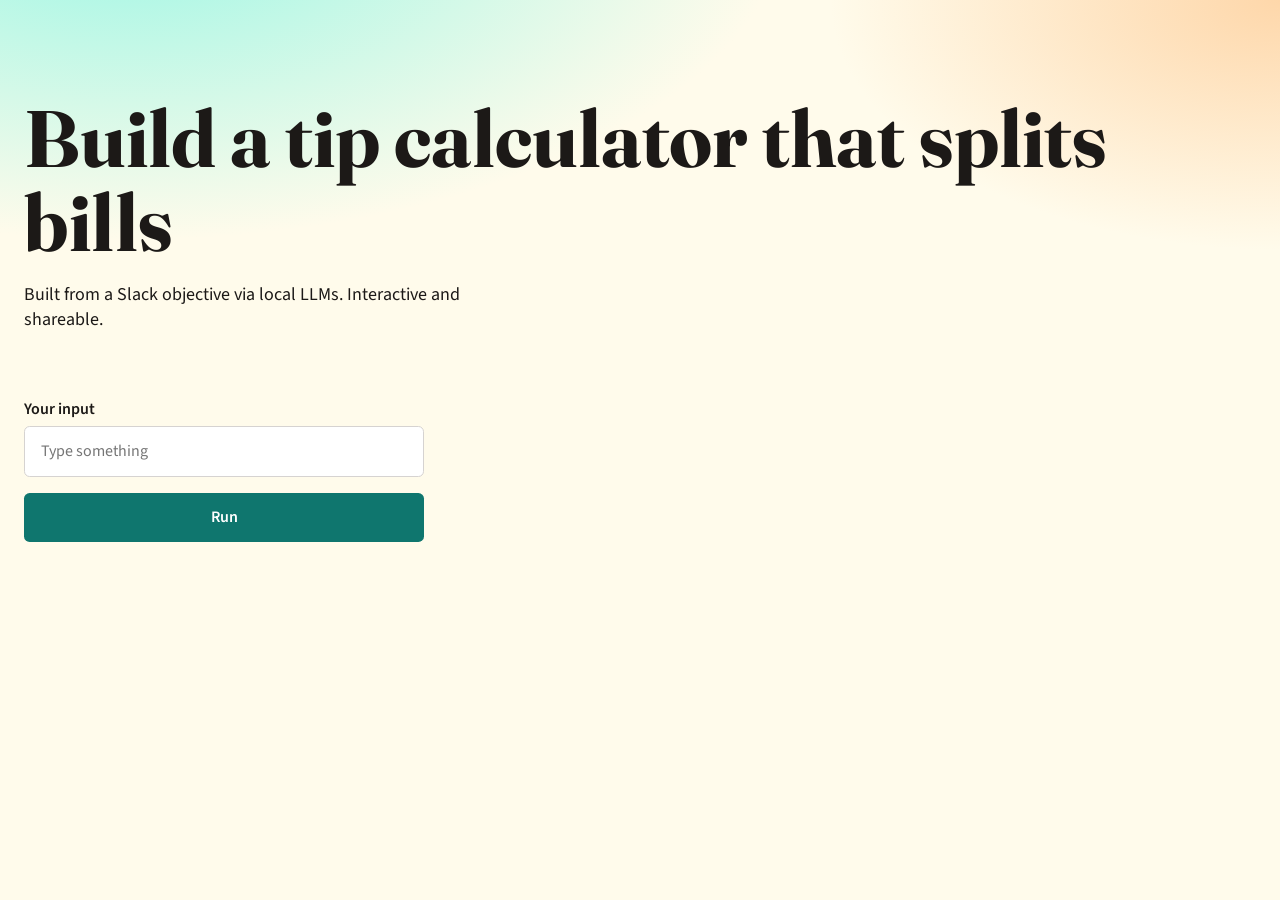
==== apps/build-a-tip-calculator-that-splits-bills/index.html @ f2b587e5 "chore: scaffold dailyApps with Pages workflow and tip calculator sample" ====
<!DOCTYPE html>
<html lang="en">
<head>
<meta charset="utf-8"/>
<meta name="viewport" content="width=device-width, initial-scale=1"/>
<title>Build a tip calculator that splits bills</title>
<link href="https://fonts.googleapis.com/css2?family=Fraunces:wght@600&family=Source+Sans+3:wght@400;600&display=swap" rel="stylesheet"/>
<style>
  :root { --ink:#1c1917; --accent:#0f766e; }
  * { box-sizing: border-box; }
  body {
    margin: 0; min-height: 100vh; color: var(--ink);
    font-family: "Source Sans 3", Georgia, serif;
    background:
      radial-gradient(1200px 600px at 10% -10%, #99f6e4 0%, transparent 55%),
      radial-gradient(900px 500px at 100% 0%, #fed7aa 0%, transparent 50%),
      #fffbeb;
  }
  header { padding: clamp(3rem, 10vw, 6rem) 1.5rem 1rem; }
  h1 {
    font-family: Fraunces, Georgia, serif;
    font-size: clamp(2.75rem, 8vw, 5rem);
    line-height: 1.05; margin: 0 0 0.75rem;
  }
  .lead { max-width: 28rem; font-size: 1.125rem; }
  main { padding: 1rem 1.5rem 4rem; max-width: 28rem; }
  label { display: block; margin: 1rem 0 0.35rem; font-weight: 600; }
  input, button {
    width: 100%; font: inherit; padding: 0.85rem 1rem;
    border-radius: 0.35rem; border: 1px solid #d6d3d1;
  }
  button {
    margin-top: 1rem; background: var(--accent); color: #fff;
    border: 0; cursor: pointer; font-weight: 600;
  }
  button:hover { filter: brightness(1.05); }
  #result { margin-top: 1.25rem; min-height: 1.5rem; }
</style>
</head>
<body data-dailyapps-ready="1">
<header>
  <h1>Build a tip calculator that splits bills</h1>
  <p class="lead">Built from a Slack objective via local LLMs. Interactive and shareable.</p>
</header>
<main>
  <label for="input">Your input</label>
  <input id="input" type="text" placeholder="Type something" autocomplete="off"/>
  <button id="go" type="button">Run</button>
  <p id="result" aria-live="polite"></p>
</main>
<script>
  document.getElementById("go").addEventListener("click", () => {
    const v = document.getElementById("input").value.trim() || "ready";
    document.getElementById("result").textContent = "Result: " + v;
  });
</script>
</body>
</html>
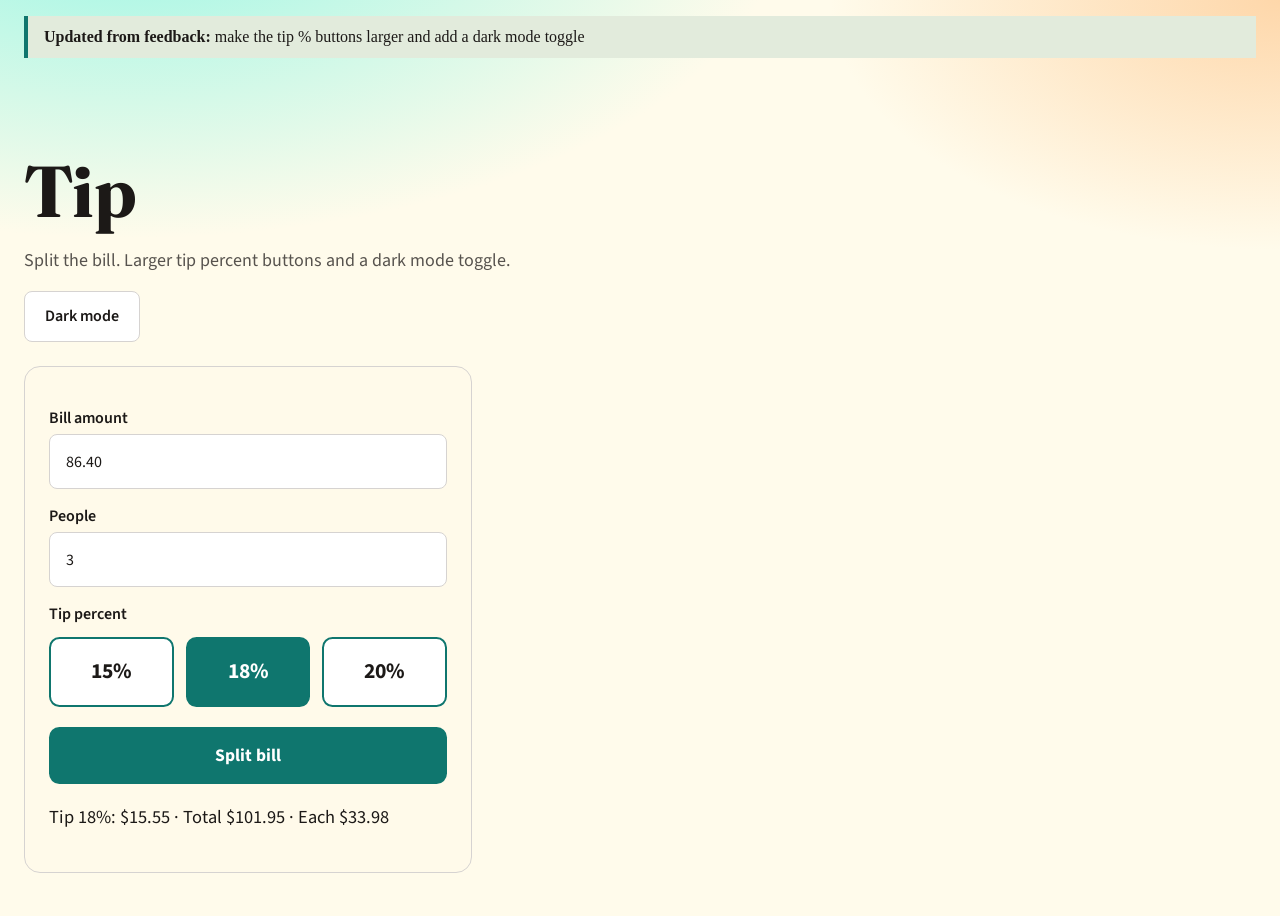
==== commit 1f84d549: "dailyApps feedback: improve build-a-tip-calculator-that-splits-bills make the tip % buttons larger a" ====
--- a/apps/build-a-tip-calculator-that-splits-bills/index.html
+++ b/apps/build-a-tip-calculator-that-splits-bills/index.html
@@ -3,56 +3,127 @@
 <head>
 <meta charset="utf-8"/>
 <meta name="viewport" content="width=device-width, initial-scale=1"/>
-<title>Build a tip calculator that splits bills</title>
+<title>Tip calculator — split bills</title>
 <link href="https://fonts.googleapis.com/css2?family=Fraunces:wght@600&family=Source+Sans+3:wght@400;600&display=swap" rel="stylesheet"/>
 <style>
-  :root { --ink:#1c1917; --accent:#0f766e; }
+  :root {
+    --ink:#1c1917; --muted:#57534e; --accent:#0f766e; --panel:#fffbeb;
+    --bg1:#99f6e4; --bg2:#fed7aa; --bg3:#fffbeb; --btn:#fff; --btn-border:#d6d3d1;
+  }
+  html[data-theme="dark"] {
+    --ink:#f5f5f4; --muted:#a8a29e; --accent:#2dd4bf; --panel:#1c1917;
+    --bg1:#115e59; --bg2:#7c2d12; --bg3:#0c0a09; --btn:#292524; --btn-border:#44403c;
+  }
   * { box-sizing: border-box; }
   body {
-    margin: 0; min-height: 100vh; color: var(--ink);
-    font-family: "Source Sans 3", Georgia, serif;
+    margin:0; min-height:100vh; color:var(--ink);
+    font-family:"Source Sans 3", Georgia, serif;
     background:
-      radial-gradient(1200px 600px at 10% -10%, #99f6e4 0%, transparent 55%),
-      radial-gradient(900px 500px at 100% 0%, #fed7aa 0%, transparent 50%),
-      #fffbeb;
+      radial-gradient(1200px 600px at 10% -10%, var(--bg1) 0%, transparent 55%),
+      radial-gradient(900px 500px at 100% 0%, var(--bg2) 0%, transparent 50%),
+      var(--bg3);
   }
-  header { padding: clamp(3rem, 10vw, 6rem) 1.5rem 1rem; }
+  header { padding: clamp(2.5rem, 8vw, 5rem) 1.5rem 0.5rem; }
   h1 {
     font-family: Fraunces, Georgia, serif;
-    font-size: clamp(2.75rem, 8vw, 5rem);
-    line-height: 1.05; margin: 0 0 0.75rem;
+    font-size: clamp(2.5rem, 7vw, 4.5rem);
+    line-height:1.05; margin:0 0 0.75rem;
   }
-  .lead { max-width: 28rem; font-size: 1.125rem; }
-  main { padding: 1rem 1.5rem 4rem; max-width: 28rem; }
-  label { display: block; margin: 1rem 0 0.35rem; font-weight: 600; }
-  input, button {
-    width: 100%; font: inherit; padding: 0.85rem 1rem;
-    border-radius: 0.35rem; border: 1px solid #d6d3d1;
+  .lead { max-width:32rem; font-size:1.125rem; color:var(--muted); }
+  .toolbar { display:flex; gap:0.75rem; flex-wrap:wrap; margin:1rem 0 0; }
+  #theme-toggle {
+    font:inherit; font-weight:600; padding:0.85rem 1.25rem;
+    border-radius:0.5rem; border:1px solid var(--btn-border);
+    background:var(--btn); color:var(--ink); cursor:pointer;
   }
-  button {
-    margin-top: 1rem; background: var(--accent); color: #fff;
-    border: 0; cursor: pointer; font-weight: 600;
+  main {
+    margin:1rem 1.5rem 4rem; padding:1.5rem; max-width:28rem;
+    background:color-mix(in srgb, var(--panel) 88%, transparent);
+    border-radius:1rem; border:1px solid var(--btn-border);
   }
-  button:hover { filter: brightness(1.05); }
-  #result { margin-top: 1.25rem; min-height: 1.5rem; }
+  label { display:block; margin:1rem 0 0.35rem; font-weight:600; }
+  input[type="number"] {
+    width:100%; font:inherit; padding:0.95rem 1rem;
+    border-radius:0.5rem; border:1px solid var(--btn-border);
+    background:var(--btn); color:var(--ink);
+  }
+  .tip-row { display:flex; gap:0.75rem; flex-wrap:wrap; margin-top:0.75rem; }
+  .tip-btn {
+    flex:1 1 30%; min-height:3.75rem; font:inherit; font-size:1.35rem; font-weight:700;
+    padding:1.1rem 1.25rem; border-radius:0.65rem; border:2px solid var(--accent);
+    background:var(--btn); color:var(--ink); cursor:pointer;
+  }
+  .tip-btn[aria-pressed="true"] { background:var(--accent); color:#fff; }
+  #go {
+    width:100%; margin-top:1.25rem; font:inherit; font-weight:700;
+    padding:1rem 1.25rem; border:0; border-radius:0.65rem;
+    background:var(--accent); color:#fff; cursor:pointer; font-size:1.1rem;
+  }
+  #result { margin-top:1.25rem; min-height:1.5rem; font-size:1.15rem; }
+  #feedback-note {
+    margin:1rem 1.5rem; padding:0.75rem 1rem; border-left:4px solid var(--accent);
+    background:color-mix(in srgb, var(--accent) 12%, var(--panel));
+    font-family:Georgia, serif;
+  }
 </style>
 </head>
 <body data-dailyapps-ready="1">
+<aside id="feedback-note" data-feedback="1">
+  <strong>Updated from feedback:</strong> make the tip % buttons larger and add a dark mode toggle
+</aside>
 <header>
-  <h1>Build a tip calculator that splits bills</h1>
-  <p class="lead">Built from a Slack objective via local LLMs. Interactive and shareable.</p>
+  <h1>Tip</h1>
+  <p class="lead">Split the bill. Larger tip percent buttons and a dark mode toggle.</p>
+  <div class="toolbar">
+    <button id="theme-toggle" type="button" aria-pressed="false">Dark mode</button>
+  </div>
 </header>
 <main>
-  <label for="input">Your input</label>
-  <input id="input" type="text" placeholder="Type something" autocomplete="off"/>
-  <button id="go" type="button">Run</button>
+  <label for="bill">Bill amount</label>
+  <input id="bill" type="number" min="0" step="0.01" value="86.40"/>
+  <label for="people">People</label>
+  <input id="people" type="number" min="1" step="1" value="3"/>
+  <label>Tip percent</label>
+  <div class="tip-row" role="group" aria-label="Tip percent">
+    <button class="tip-btn" type="button" data-tip="15" aria-pressed="false">15%</button>
+    <button class="tip-btn" type="button" data-tip="18" aria-pressed="true">18%</button>
+    <button class="tip-btn" type="button" data-tip="20" aria-pressed="false">20%</button>
+  </div>
+  <button id="go" type="button">Split bill</button>
   <p id="result" aria-live="polite"></p>
 </main>
 <script>
-  document.getElementById("go").addEventListener("click", () => {
-    const v = document.getElementById("input").value.trim() || "ready";
-    document.getElementById("result").textContent = "Result: " + v;
+(function() {
+  let tip = 18;
+  const tips = document.querySelectorAll(".tip-btn");
+  tips.forEach(btn => btn.addEventListener("click", () => {
+    tip = Number(btn.dataset.tip);
+    tips.forEach(b => b.setAttribute("aria-pressed", b === btn ? "true" : "false"));
+    calc();
+  }));
+  const themeBtn = document.getElementById("theme-toggle");
+  themeBtn.addEventListener("click", () => {
+    const dark = document.documentElement.getAttribute("data-theme") !== "dark";
+    document.documentElement.setAttribute("data-theme", dark ? "dark" : "light");
+    themeBtn.setAttribute("aria-pressed", dark ? "true" : "false");
+    themeBtn.textContent = dark ? "Light mode" : "Dark mode";
   });
+  function calc() {
+    const bill = Number(document.getElementById("bill").value || 0);
+    const people = Math.max(1, Number(document.getElementById("people").value || 1));
+    const tipAmt = bill * (tip / 100);
+    const total = bill + tipAmt;
+    const each = total / people;
+    document.getElementById("result").textContent =
+      "Tip " + tip + "%: $" + tipAmt.toFixed(2) +
+      " · Total $" + total.toFixed(2) +
+      " · Each $" + each.toFixed(2);
+  }
+  document.getElementById("go").addEventListener("click", calc);
+  document.getElementById("bill").addEventListener("input", calc);
+  document.getElementById("people").addEventListener("input", calc);
+  calc();
+})();
 </script>
 </body>
 </html>
